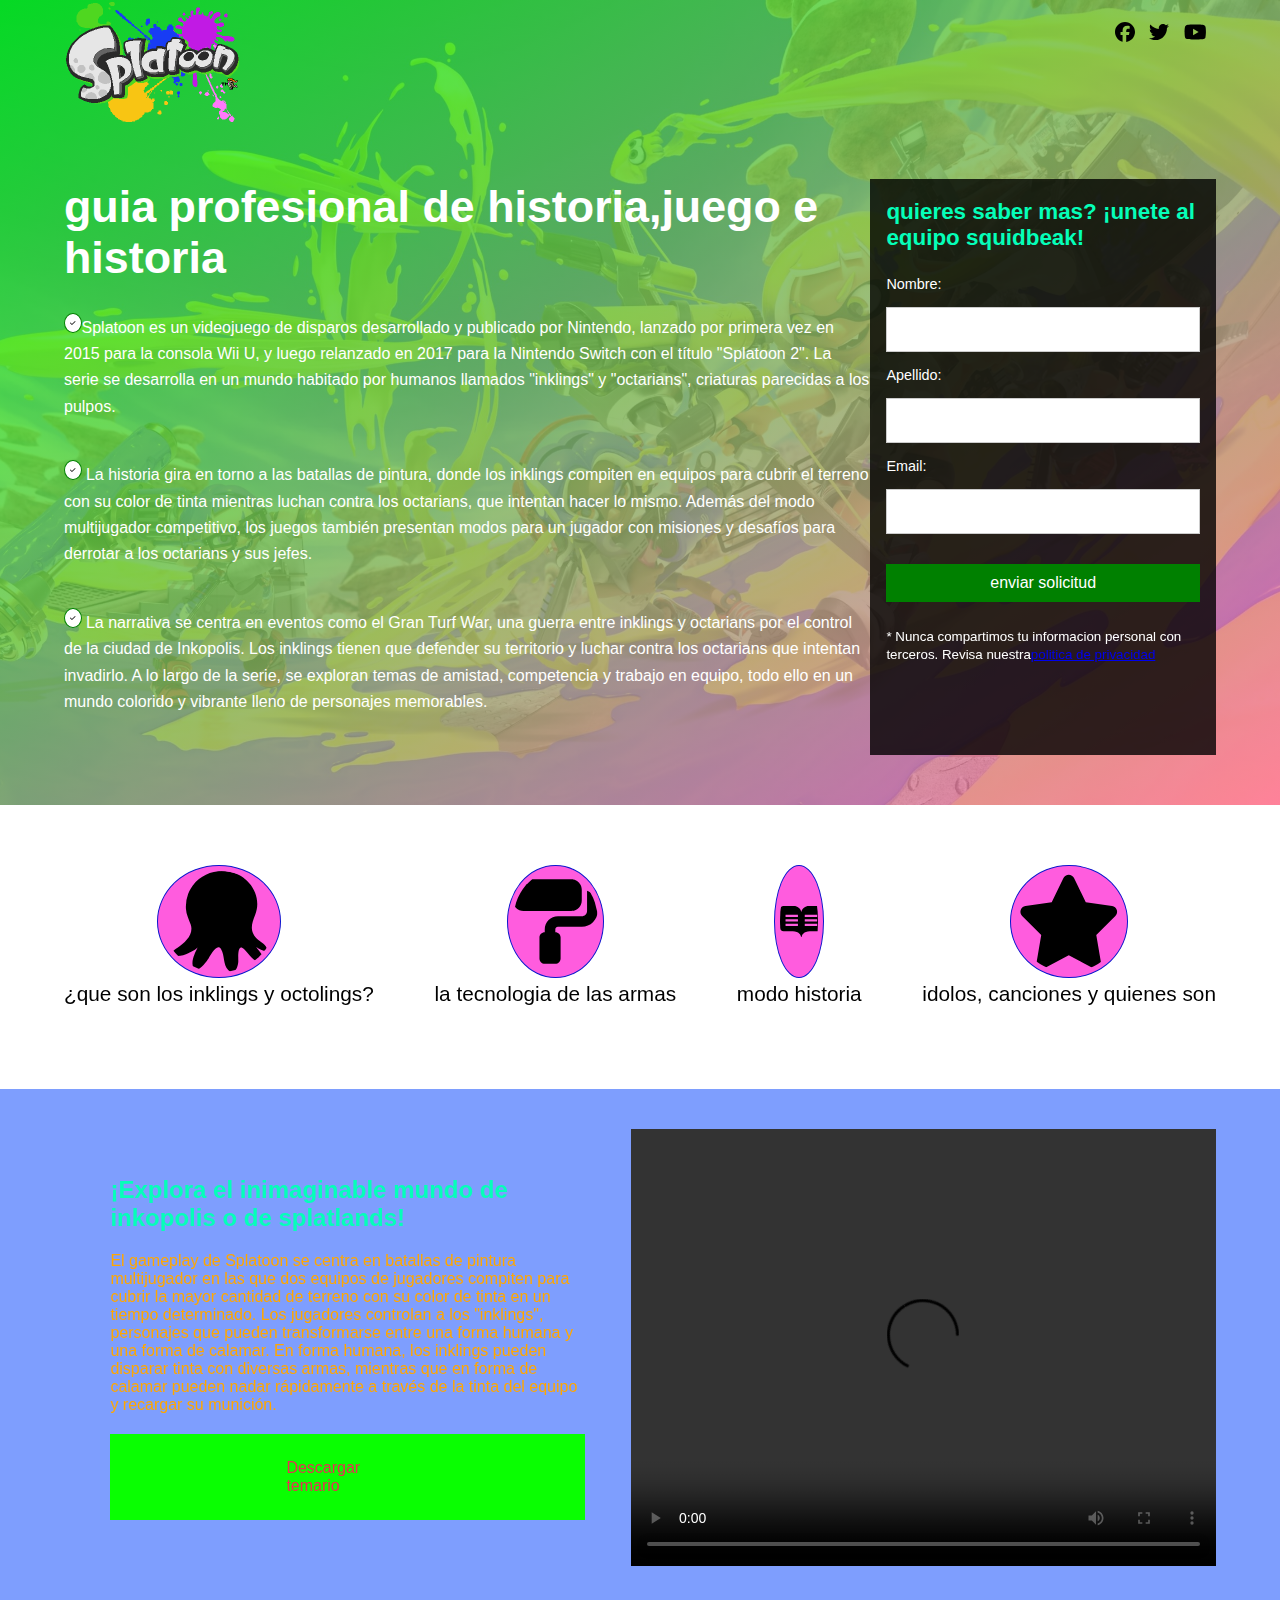
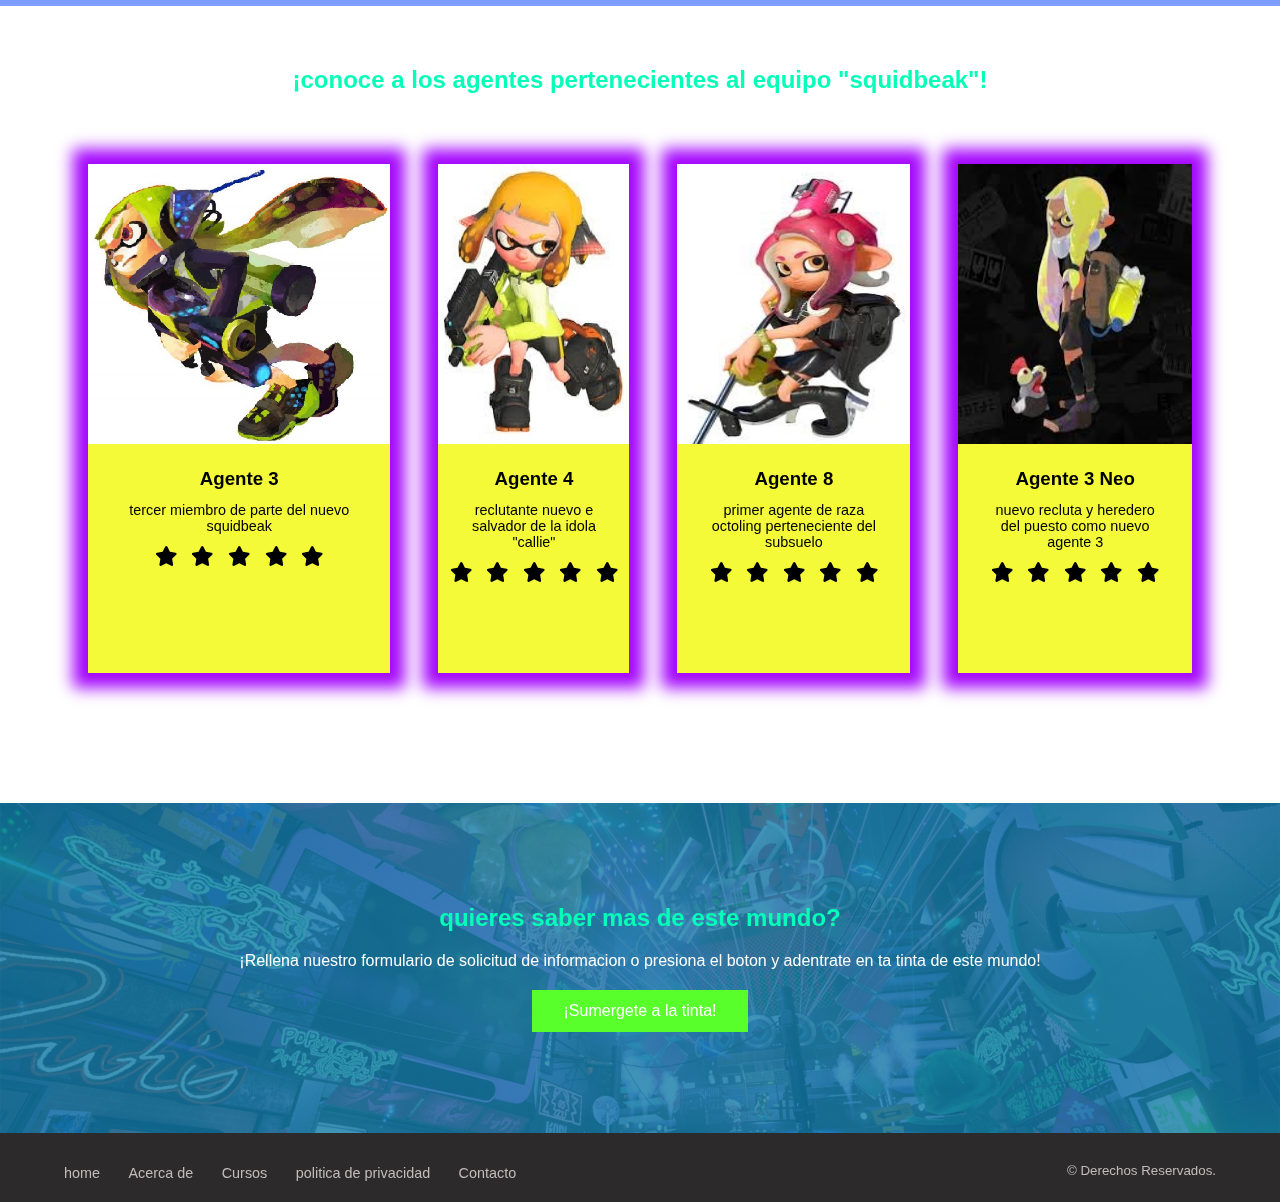
==== index.html @ c00e5bfd "Update and rename splatoon.html to index.html" ====
<!DOCTYPE html>
<html lang="es">
<head>
	<meta charset="utf-8">
	<meta name="viewport" content="width=device-width, initial-scale=1.0">
	<meta http-equiv="X-UA-Compatible" content="ie=edge">
	<title>Inkopolis News</title>
	<!-- estilos CSS -->
	<link rel="stylesheet" href="CSS/estilos.css">
	<!-- fuente -->
	<link href="https://fonts.googleapis.com/css?family=Open+Sans" rel="preconnect">
	<!-- Icon fonts -->
	<link rel="stylesheet" href="https://use.fontawesome.com/releases/v5.2.0/css/all.css"
	integrity="sha384-hWVjflwFxL6sNzntih27bfxkr27PmbbK/iSvJ+a4+0owXq79v+lsFkW54bOGbiDQ"
	crossorigin="anonymous">

</head>
<body>
	<video id="video-background" autoplay muted loop>
    			<source src="fondo2.mp4" type="video/mp4">
    		</video>
	<!-- Cabecera -->
	<header>
		<div class="container">
		<div id="logo">
			<a href="index.html"><img src="images/logotipo.png" alt="logotipo"></a>
		</div>
		<div id="infoContacto">
			<a href="https://www.facebook.com" target="_blank"><svg xmlns="http://www.w3.org/2000/svg" height="20" width="20" viewBox="0 0 512 512"><path d="M512 256C512 114.6 397.4 0 256 0S0 114.6 0 256C0 376 82.7 476.8 194.2 504.5V334.2H141.4V256h52.8V222.3c0-87.1 39.4-127.5 125-127.5c16.2 0 44.2 3.2 55.7 6.4V172c-6-.6-16.5-1-29.6-1c-42 0-58.2 15.9-58.2 57.2V256h83.6l-14.4 78.2H287V510.1C413.8 494.8 512 386.9 512 256h0z"/></svg></i></a>
			<a href="https://twitter.com" target="_blank"><svg xmlns="http://www.w3.org/2000/svg" height="20" width="20" viewBox="0 0 512 512"><path d="M459.4 151.7c.3 4.5 .3 9.1 .3 13.6 0 138.7-105.6 298.6-298.6 298.6-59.5 0-114.7-17.2-161.1-47.1 8.4 1 16.6 1.3 25.3 1.3 49.1 0 94.2-16.6 130.3-44.8-46.1-1-84.8-31.2-98.1-72.8 6.5 1 13 1.6 19.8 1.6 9.4 0 18.8-1.3 27.6-3.6-48.1-9.7-84.1-52-84.1-103v-1.3c14 7.8 30.2 12.7 47.4 13.3-28.3-18.8-46.8-51-46.8-87.4 0-19.5 5.2-37.4 14.3-53 51.7 63.7 129.3 105.3 216.4 109.8-1.6-7.8-2.6-15.9-2.6-24 0-57.8 46.8-104.9 104.9-104.9 30.2 0 57.5 12.7 76.7 33.1 23.7-4.5 46.5-13.3 66.6-25.3-7.8 24.4-24.4 44.8-46.1 57.8 21.1-2.3 41.6-8.1 60.4-16.2-14.3 20.8-32.2 39.3-52.6 54.3z"/></svg></a>
			<a href="https://www.youtube.com"><svg xmlns="http://www.w3.org/2000/svg" height="20" width="22.5" viewBox="0 0 576 512"><!--!Font Awesome Free 6.5.1 by @fontawesome - https://fontawesome.com License - https://fontawesome.com/license/free Copyright 2024 Fonticons, Inc.--><path d="M549.7 124.1c-6.3-23.7-24.8-42.3-48.3-48.6C458.8 64 288 64 288 64S117.2 64 74.6 75.5c-23.5 6.3-42 24.9-48.3 48.6-11.4 42.9-11.4 132.3-11.4 132.3s0 89.4 11.4 132.3c6.3 23.7 24.8 41.5 48.3 47.8C117.2 448 288 448 288 448s170.8 0 213.4-11.5c23.5-6.3 42-24.2 48.3-47.8 11.4-42.9 11.4-132.3 11.4-132.3s0-89.4-11.4-132.3zm-317.5 213.5V175.2l142.7 81.2-142.7 81.2z"/></svg></a>
		</div>
		</div>
	</header>

	<main>
		<article>
			<section>
				<div id="intro" class="container">
					<div id="descripcion">
						<h1>guia profesional de historia,juego e historia</h1>
						<p><svg xmlns="http://www.w3.org/2000/svg" height="20" width="17.5" viewBox="0 0 448 512"><path d="M438.6 105.4c12.5 12.5 12.5 32.8 0 45.3l-256 256c-12.5 12.5-32.8 12.5-45.3 0l-128-128c-12.5-12.5-12.5-32.8 0-45.3s32.8-12.5 45.3 0L160 338.7 393.4 105.4c12.5-12.5 32.8-12.5 45.3 0z"/></svg>Splatoon es un videojuego de disparos desarrollado y publicado por Nintendo, lanzado por primera vez en 2015 para la consola Wii U, y luego relanzado en 2017 para la Nintendo Switch con el título "Splatoon 2". La serie se desarrolla en un mundo habitado por humanos llamados "inklings" y "octarians", criaturas parecidas a los pulpos.</p>
						<p><svg xmlns="http://www.w3.org/2000/svg" height="20" width="17.5" viewBox="0 0 448 512"><path d="M438.6 105.4c12.5 12.5 12.5 32.8 0 45.3l-256 256c-12.5 12.5-32.8 12.5-45.3 0l-128-128c-12.5-12.5-12.5-32.8 0-45.3s32.8-12.5 45.3 0L160 338.7 393.4 105.4c12.5-12.5 32.8-12.5 45.3 0z"/></svg> La historia gira en torno a las batallas de pintura, donde los inklings compiten en equipos para cubrir el terreno con su color de tinta mientras luchan contra los octarians, que intentan hacer lo mismo. Además del modo multijugador competitivo, los juegos también presentan modos para un jugador con misiones y desafíos para derrotar a los octarians y sus jefes.</p>
						<p><svg xmlns="http://www.w3.org/2000/svg" height="20" width="17.5" viewBox="0 0 448 512"><path d="M438.6 105.4c12.5 12.5 12.5 32.8 0 45.3l-256 256c-12.5 12.5-32.8 12.5-45.3 0l-128-128c-12.5-12.5-12.5-32.8 0-45.3s32.8-12.5 45.3 0L160 338.7 393.4 105.4c12.5-12.5 32.8-12.5 45.3 0z"/></svg> La narrativa se centra en eventos como el Gran Turf War, una guerra entre inklings y octarians por el control de la ciudad de Inkopolis. Los inklings tienen que defender su territorio y luchar contra los octarians que intentan invadirlo. A lo largo de la serie, se exploran temas de amistad, competencia y trabajo en equipo, todo ello en un mundo colorido y vibrante lleno de personajes memorables.</p>
					</div>
					<div id="formulario">
						<h2>quieres saber mas? ¡unete al equipo squidbeak!</h2>

						<form action="datos.php" method="POST">
							<label for="suNombre">Nombre:</label>
							<input type="text" name="nombre" id="suNombre">
							
							<label for="suApellido">Apellido:</label>
							<input type="text" name="Apellido" id="suApellido">
							
							<label for="suEmail">Email:</label>
							<input type="text" name="Email" id="suEmail">

							<input type="submit" value="enviar solicitud">
						</form>
						<small>* Nunca compartimos tu informacion personal con terceros. Revisa nuestra<a href="#" target="_blank">politica de privacidad</a></small>
						</div>
				</div>
			</section>
			<section>
				<div id="seccionDos" class="container">
					<div class="col">
						<a href="CSS/layout.html"><svg xmlns="http://www.w3.org/2000/svg" height="20" width="20" viewBox="0 0 512 512"><path d="M455.6 349.2c-45.9-39.1-36.7-77.9-16.1-128.1C475.2 134 416 34.1 329.9 8.3 237-19.6 134.3 24.3 99.7 117.1a180.9 180.9 0 0 0 -11 73.5c1.7 29.5 14.7 53 24.1 80.3 17.2 50.2-28.1 92.7-66.7 117.6-46.8 30.2-36.3 39.9-8.4 41.9 23.4 1.7 44.5-4.5 65.3-15 9.2-4.6 40.7-18.9 45.1-28.6C135.9 413.4 111.1 459.5 126.6 488.9c19.1 36.2 67.1-31.8 76.7-45.8 8.6-12.6 43-81.3 63.6-46.9 18.9 31.4 8.6 76.4 35.7 104.6 32.9 34.2 51.2-18.3 51.4-44.2 .2-16.4-6.1-95.9 29.9-59.9C405.4 418 436.9 467.8 472.6 463.6c38.7-4.5-22.1-68-28.3-78.7 5.4 4.3 53.7 34.1 53.8 9.5C498.2 375.7 468 359.8 455.6 349.2z"/></svg></a>
						<h3>¿que son los inklings y octolings?</h3>
					</div>
					<div class="col">
						<a href="CSS/armas.html"><svg xmlns="http://www.w3.org/2000/svg" height="20" width="20" viewBox="0 0 512 512"><path d="M0 64C0 28.7 28.7 0 64 0H352c35.3 0 64 28.7 64 64v64c0 35.3-28.7 64-64 64H64c-35.3 0-64-28.7-64-64V64zM160 352c0-17.7 14.3-32 32-32V304c0-44.2 35.8-80 80-80H416c17.7 0 32-14.3 32-32V160 69.5c37.3 13.2 64 48.7 64 90.5v32c0 53-43 96-96 96H272c-8.8 0-16 7.2-16 16v16c17.7 0 32 14.3 32 32V480c0 17.7-14.3 32-32 32H192c-17.7 0-32-14.3-32-32V352z"/></svg></a>
						<h3>la tecnologia de las armas</h3>
					</div>
					<div class="col">
						 <a href="CSS/historia.html"><svg xmlns="http://www.w3.org/2000/svg" height="20" width="20" viewBox="0 0 512 512"><path d="M528.3 46.5H388.5c-48.1 0-89.9 33.3-100.4 80.3-10.6-47-52.3-80.3-100.4-80.3H48c-26.5 0-48 21.5-48 48v245.8c0 26.5 21.5 48 48 48h89.7c102.2 0 132.7 24.4 147.3 75 .7 2.8 5.2 2.8 6 0 14.7-50.6 45.2-75 147.3-75H528c26.5 0 48-21.5 48-48V94.6c0-26.4-21.3-47.9-47.7-48.1zM242 311.9c0 1.9-1.5 3.5-3.5 3.5H78.2c-1.9 0-3.5-1.5-3.5-3.5V289c0-1.9 1.5-3.5 3.5-3.5h160.4c1.9 0 3.5 1.5 3.5 3.5v22.9zm0-60.9c0 1.9-1.5 3.5-3.5 3.5H78.2c-1.9 0-3.5-1.5-3.5-3.5v-22.9c0-1.9 1.5-3.5 3.5-3.5h160.4c1.9 0 3.5 1.5 3.5 3.5V251zm0-60.9c0 1.9-1.5 3.5-3.5 3.5H78.2c-1.9 0-3.5-1.5-3.5-3.5v-22.9c0-1.9 1.5-3.5 3.5-3.5h160.4c1.9 0 3.5 1.5 3.5 3.5v22.9zm259.3 121.7c0 1.9-1.5 3.5-3.5 3.5H337.5c-1.9 0-3.5-1.5-3.5-3.5v-22.9c0-1.9 1.5-3.5 3.5-3.5h160.4c1.9 0 3.5 1.5 3.5 3.5v22.9zm0-60.9c0 1.9-1.5 3.5-3.5 3.5H337.5c-1.9 0-3.5-1.5-3.5-3.5V228c0-1.9 1.5-3.5 3.5-3.5h160.4c1.9 0 3.5 1.5 3.5 3.5v22.9zm0-60.9c0 1.9-1.5 3.5-3.5 3.5H337.5c-1.9 0-3.5-1.5-3.5-3.5v-22.8c0-1.9 1.5-3.5 3.5-3.5h160.4c1.9 0 3.5 1.5 3.5 3.5V190z"/></svg></a>
						<h3>modo historia</h3>
					</div>
					<div class="col">
						<a href="CSS/medios.html"><svg xmlns="http://www.w3.org/2000/svg" height="20" width="22.5" viewBox="0 0 576 512"><path d="M316.9 18C311.6 7 300.4 0 288.1 0s-23.4 7-28.8 18L195 150.3 51.4 171.5c-12 1.8-22 10.2-25.7 21.7s-.7 24.2 7.9 32.7L137.8 329 113.2 474.7c-2 12 3 24.2 12.9 31.3s23 8 33.8 2.3l128.3-68.5 128.3 68.5c10.8 5.7 23.9 4.9 33.8-2.3s14.9-19.3 12.9-31.3L438.5 329 542.7 225.9c8.6-8.5 11.7-21.2 7.9-32.7s-13.7-19.9-25.7-21.7L381.2 150.3 316.9 18z"/></svg></a>
						<h3>idolos, canciones y quienes son</h3>
					</div>
				</div>
			</section>
			<section>
				<div id="seccionTres" class="container">
					<div>
						<h2>¡Explora el inimaginable mundo de inkopolis o de splatlands!</h2>
						<p>El gameplay de Splatoon se centra en batallas de pintura multijugador en las que dos equipos de jugadores compiten para cubrir la mayor cantidad de terreno con su color de tinta en un tiempo determinado. Los jugadores controlan a los "inklings", personajes que pueden transformarse entre una forma humana y una forma de calamar. En forma humana, los inklings pueden disparar tinta con diversas armas, mientras que en forma de calamar pueden nadar rápidamente a través de la tinta del equipo y recargar su munición.</p>

						<a href="#">Descargar temario</a>

					</div>
					<video controls>
						<source src="Splatoon 3 – Temporada cálida de 2024 (Nintendo Switch).mp4" type="video/mp4">
						<source src="Splatoon 3 – Temporada cálida de 2024 (Nintendo Switch).ogg" type="video/ogg">
						<source src="Splatoon 3 – Temporada cálida de 2024 (Nintendo Switch).webm" type="video/webm">
						<p>su navegador no sopota este formato de video</p>
					</video>
				</div>
			</section>
			<section>
				<h2>¡conoce a los agentes pertenecientes al equipo "squidbeak"!</h2>

				<div id="seccionCuatro" class="container">
					<div class="card">
						<img src="images/agente_3.jpg" alt="imagen de una inkling">
						<h3>Agente 3</h3>
						<p>tercer miembro de parte del nuevo squidbeak</p>
						<svg xmlns="http://www.w3.org/2000/svg" height="20" width="22.5" viewBox="0 0 576 512"><path d="M316.9 18C311.6 7 300.4 0 288.1 0s-23.4 7-28.8 18L195 150.3 51.4 171.5c-12 1.8-22 10.2-25.7 21.7s-.7 24.2 7.9 32.7L137.8 329 113.2 474.7c-2 12 3 24.2 12.9 31.3s23 8 33.8 2.3l128.3-68.5 128.3 68.5c10.8 5.7 23.9 4.9 33.8-2.3s14.9-19.3 12.9-31.3L438.5 329 542.7 225.9c8.6-8.5 11.7-21.2 7.9-32.7s-13.7-19.9-25.7-21.7L381.2 150.3 316.9 18z"/></svg>
						<svg xmlns="http://www.w3.org/2000/svg" height="20" width="22.5" viewBox="0 0 576 512"><path d="M316.9 18C311.6 7 300.4 0 288.1 0s-23.4 7-28.8 18L195 150.3 51.4 171.5c-12 1.8-22 10.2-25.7 21.7s-.7 24.2 7.9 32.7L137.8 329 113.2 474.7c-2 12 3 24.2 12.9 31.3s23 8 33.8 2.3l128.3-68.5 128.3 68.5c10.8 5.7 23.9 4.9 33.8-2.3s14.9-19.3 12.9-31.3L438.5 329 542.7 225.9c8.6-8.5 11.7-21.2 7.9-32.7s-13.7-19.9-25.7-21.7L381.2 150.3 316.9 18z"/></svg>
						<svg xmlns="http://www.w3.org/2000/svg" height="20" width="22.5" viewBox="0 0 576 512"><path d="M316.9 18C311.6 7 300.4 0 288.1 0s-23.4 7-28.8 18L195 150.3 51.4 171.5c-12 1.8-22 10.2-25.7 21.7s-.7 24.2 7.9 32.7L137.8 329 113.2 474.7c-2 12 3 24.2 12.9 31.3s23 8 33.8 2.3l128.3-68.5 128.3 68.5c10.8 5.7 23.9 4.9 33.8-2.3s14.9-19.3 12.9-31.3L438.5 329 542.7 225.9c8.6-8.5 11.7-21.2 7.9-32.7s-13.7-19.9-25.7-21.7L381.2 150.3 316.9 18z"/></svg>
						<svg xmlns="http://www.w3.org/2000/svg" height="20" width="22.5" viewBox="0 0 576 512"><path d="M316.9 18C311.6 7 300.4 0 288.1 0s-23.4 7-28.8 18L195 150.3 51.4 171.5c-12 1.8-22 10.2-25.7 21.7s-.7 24.2 7.9 32.7L137.8 329 113.2 474.7c-2 12 3 24.2 12.9 31.3s23 8 33.8 2.3l128.3-68.5 128.3 68.5c10.8 5.7 23.9 4.9 33.8-2.3s14.9-19.3 12.9-31.3L438.5 329 542.7 225.9c8.6-8.5 11.7-21.2 7.9-32.7s-13.7-19.9-25.7-21.7L381.2 150.3 316.9 18z"/></svg>
						<svg xmlns="http://www.w3.org/2000/svg" height="20" width="22.5" viewBox="0 0 576 512"><path d="M316.9 18C311.6 7 300.4 0 288.1 0s-23.4 7-28.8 18L195 150.3 51.4 171.5c-12 1.8-22 10.2-25.7 21.7s-.7 24.2 7.9 32.7L137.8 329 113.2 474.7c-2 12 3 24.2 12.9 31.3s23 8 33.8 2.3l128.3-68.5 128.3 68.5c10.8 5.7 23.9 4.9 33.8-2.3s14.9-19.3 12.9-31.3L438.5 329 542.7 225.9c8.6-8.5 11.7-21.2 7.9-32.7s-13.7-19.9-25.7-21.7L381.2 150.3 316.9 18z"/></svg>
					</div>
					<div class="card">
						<img src="images/agente_4.jpg" alt="imagen de una inkling">
						<h3>Agente 4</h3>
						<p>reclutante nuevo e salvador de la idola "callie"</p>
						<svg xmlns="http://www.w3.org/2000/svg" height="20" width="22.5" viewBox="0 0 576 512"><path d="M316.9 18C311.6 7 300.4 0 288.1 0s-23.4 7-28.8 18L195 150.3 51.4 171.5c-12 1.8-22 10.2-25.7 21.7s-.7 24.2 7.9 32.7L137.8 329 113.2 474.7c-2 12 3 24.2 12.9 31.3s23 8 33.8 2.3l128.3-68.5 128.3 68.5c10.8 5.7 23.9 4.9 33.8-2.3s14.9-19.3 12.9-31.3L438.5 329 542.7 225.9c8.6-8.5 11.7-21.2 7.9-32.7s-13.7-19.9-25.7-21.7L381.2 150.3 316.9 18z"/></svg>
						<svg xmlns="http://www.w3.org/2000/svg" height="20" width="22.5" viewBox="0 0 576 512"><path d="M316.9 18C311.6 7 300.4 0 288.1 0s-23.4 7-28.8 18L195 150.3 51.4 171.5c-12 1.8-22 10.2-25.7 21.7s-.7 24.2 7.9 32.7L137.8 329 113.2 474.7c-2 12 3 24.2 12.9 31.3s23 8 33.8 2.3l128.3-68.5 128.3 68.5c10.8 5.7 23.9 4.9 33.8-2.3s14.9-19.3 12.9-31.3L438.5 329 542.7 225.9c8.6-8.5 11.7-21.2 7.9-32.7s-13.7-19.9-25.7-21.7L381.2 150.3 316.9 18z"/></svg>
						<svg xmlns="http://www.w3.org/2000/svg" height="20" width="22.5" viewBox="0 0 576 512"><path d="M316.9 18C311.6 7 300.4 0 288.1 0s-23.4 7-28.8 18L195 150.3 51.4 171.5c-12 1.8-22 10.2-25.7 21.7s-.7 24.2 7.9 32.7L137.8 329 113.2 474.7c-2 12 3 24.2 12.9 31.3s23 8 33.8 2.3l128.3-68.5 128.3 68.5c10.8 5.7 23.9 4.9 33.8-2.3s14.9-19.3 12.9-31.3L438.5 329 542.7 225.9c8.6-8.5 11.7-21.2 7.9-32.7s-13.7-19.9-25.7-21.7L381.2 150.3 316.9 18z"/></svg>
						<svg xmlns="http://www.w3.org/2000/svg" height="20" width="22.5" viewBox="0 0 576 512"><path d="M316.9 18C311.6 7 300.4 0 288.1 0s-23.4 7-28.8 18L195 150.3 51.4 171.5c-12 1.8-22 10.2-25.7 21.7s-.7 24.2 7.9 32.7L137.8 329 113.2 474.7c-2 12 3 24.2 12.9 31.3s23 8 33.8 2.3l128.3-68.5 128.3 68.5c10.8 5.7 23.9 4.9 33.8-2.3s14.9-19.3 12.9-31.3L438.5 329 542.7 225.9c8.6-8.5 11.7-21.2 7.9-32.7s-13.7-19.9-25.7-21.7L381.2 150.3 316.9 18z"/></svg>
						<svg xmlns="http://www.w3.org/2000/svg" height="20" width="22.5" viewBox="0 0 576 512"><path d="M316.9 18C311.6 7 300.4 0 288.1 0s-23.4 7-28.8 18L195 150.3 51.4 171.5c-12 1.8-22 10.2-25.7 21.7s-.7 24.2 7.9 32.7L137.8 329 113.2 474.7c-2 12 3 24.2 12.9 31.3s23 8 33.8 2.3l128.3-68.5 128.3 68.5c10.8 5.7 23.9 4.9 33.8-2.3s14.9-19.3 12.9-31.3L438.5 329 542.7 225.9c8.6-8.5 11.7-21.2 7.9-32.7s-13.7-19.9-25.7-21.7L381.2 150.3 316.9 18z"/></svg>
					</div>
					<div class="card">
						<img src="images/agente_8.jpg" alt="imagen de una octoling">
						<h3>Agente 8</h3>
						<p>primer agente de raza octoling perteneciente del subsuelo</p>
						<svg xmlns="http://www.w3.org/2000/svg" height="20" width="22.5" viewBox="0 0 576 512"><path d="M316.9 18C311.6 7 300.4 0 288.1 0s-23.4 7-28.8 18L195 150.3 51.4 171.5c-12 1.8-22 10.2-25.7 21.7s-.7 24.2 7.9 32.7L137.8 329 113.2 474.7c-2 12 3 24.2 12.9 31.3s23 8 33.8 2.3l128.3-68.5 128.3 68.5c10.8 5.7 23.9 4.9 33.8-2.3s14.9-19.3 12.9-31.3L438.5 329 542.7 225.9c8.6-8.5 11.7-21.2 7.9-32.7s-13.7-19.9-25.7-21.7L381.2 150.3 316.9 18z"/></svg>
						<svg xmlns="http://www.w3.org/2000/svg" height="20" width="22.5" viewBox="0 0 576 512"><path d="M316.9 18C311.6 7 300.4 0 288.1 0s-23.4 7-28.8 18L195 150.3 51.4 171.5c-12 1.8-22 10.2-25.7 21.7s-.7 24.2 7.9 32.7L137.8 329 113.2 474.7c-2 12 3 24.2 12.9 31.3s23 8 33.8 2.3l128.3-68.5 128.3 68.5c10.8 5.7 23.9 4.9 33.8-2.3s14.9-19.3 12.9-31.3L438.5 329 542.7 225.9c8.6-8.5 11.7-21.2 7.9-32.7s-13.7-19.9-25.7-21.7L381.2 150.3 316.9 18z"/></svg>
						<svg xmlns="http://www.w3.org/2000/svg" height="20" width="22.5" viewBox="0 0 576 512"><path d="M316.9 18C311.6 7 300.4 0 288.1 0s-23.4 7-28.8 18L195 150.3 51.4 171.5c-12 1.8-22 10.2-25.7 21.7s-.7 24.2 7.9 32.7L137.8 329 113.2 474.7c-2 12 3 24.2 12.9 31.3s23 8 33.8 2.3l128.3-68.5 128.3 68.5c10.8 5.7 23.9 4.9 33.8-2.3s14.9-19.3 12.9-31.3L438.5 329 542.7 225.9c8.6-8.5 11.7-21.2 7.9-32.7s-13.7-19.9-25.7-21.7L381.2 150.3 316.9 18z"/></svg>
						<svg xmlns="http://www.w3.org/2000/svg" height="20" width="22.5" viewBox="0 0 576 512"><path d="M316.9 18C311.6 7 300.4 0 288.1 0s-23.4 7-28.8 18L195 150.3 51.4 171.5c-12 1.8-22 10.2-25.7 21.7s-.7 24.2 7.9 32.7L137.8 329 113.2 474.7c-2 12 3 24.2 12.9 31.3s23 8 33.8 2.3l128.3-68.5 128.3 68.5c10.8 5.7 23.9 4.9 33.8-2.3s14.9-19.3 12.9-31.3L438.5 329 542.7 225.9c8.6-8.5 11.7-21.2 7.9-32.7s-13.7-19.9-25.7-21.7L381.2 150.3 316.9 18z"/></svg>
						<svg xmlns="http://www.w3.org/2000/svg" height="20" width="22.5" viewBox="0 0 576 512"><path d="M316.9 18C311.6 7 300.4 0 288.1 0s-23.4 7-28.8 18L195 150.3 51.4 171.5c-12 1.8-22 10.2-25.7 21.7s-.7 24.2 7.9 32.7L137.8 329 113.2 474.7c-2 12 3 24.2 12.9 31.3s23 8 33.8 2.3l128.3-68.5 128.3 68.5c10.8 5.7 23.9 4.9 33.8-2.3s14.9-19.3 12.9-31.3L438.5 329 542.7 225.9c8.6-8.5 11.7-21.2 7.9-32.7s-13.7-19.9-25.7-21.7L381.2 150.3 316.9 18z"/></svg>
					</div>
					<div class="card">
						<img src="images/agente_3_neo.jpg" alt="imagen de una inkling">
						<h3>Agente 3 Neo</h3>
						<p>nuevo recluta y heredero del puesto como nuevo agente 3</p>
						<svg xmlns="http://www.w3.org/2000/svg" height="20" width="22.5" viewBox="0 0 576 512"><path d="M316.9 18C311.6 7 300.4 0 288.1 0s-23.4 7-28.8 18L195 150.3 51.4 171.5c-12 1.8-22 10.2-25.7 21.7s-.7 24.2 7.9 32.7L137.8 329 113.2 474.7c-2 12 3 24.2 12.9 31.3s23 8 33.8 2.3l128.3-68.5 128.3 68.5c10.8 5.7 23.9 4.9 33.8-2.3s14.9-19.3 12.9-31.3L438.5 329 542.7 225.9c8.6-8.5 11.7-21.2 7.9-32.7s-13.7-19.9-25.7-21.7L381.2 150.3 316.9 18z"/></svg>
						<svg xmlns="http://www.w3.org/2000/svg" height="20" width="22.5" viewBox="0 0 576 512"><path d="M316.9 18C311.6 7 300.4 0 288.1 0s-23.4 7-28.8 18L195 150.3 51.4 171.5c-12 1.8-22 10.2-25.7 21.7s-.7 24.2 7.9 32.7L137.8 329 113.2 474.7c-2 12 3 24.2 12.9 31.3s23 8 33.8 2.3l128.3-68.5 128.3 68.5c10.8 5.7 23.9 4.9 33.8-2.3s14.9-19.3 12.9-31.3L438.5 329 542.7 225.9c8.6-8.5 11.7-21.2 7.9-32.7s-13.7-19.9-25.7-21.7L381.2 150.3 316.9 18z"/></svg>
						<svg xmlns="http://www.w3.org/2000/svg" height="20" width="22.5" viewBox="0 0 576 512"><path d="M316.9 18C311.6 7 300.4 0 288.1 0s-23.4 7-28.8 18L195 150.3 51.4 171.5c-12 1.8-22 10.2-25.7 21.7s-.7 24.2 7.9 32.7L137.8 329 113.2 474.7c-2 12 3 24.2 12.9 31.3s23 8 33.8 2.3l128.3-68.5 128.3 68.5c10.8 5.7 23.9 4.9 33.8-2.3s14.9-19.3 12.9-31.3L438.5 329 542.7 225.9c8.6-8.5 11.7-21.2 7.9-32.7s-13.7-19.9-25.7-21.7L381.2 150.3 316.9 18z"/></svg>
						<svg xmlns="http://www.w3.org/2000/svg" height="20" width="22.5" viewBox="0 0 576 512"><path d="M316.9 18C311.6 7 300.4 0 288.1 0s-23.4 7-28.8 18L195 150.3 51.4 171.5c-12 1.8-22 10.2-25.7 21.7s-.7 24.2 7.9 32.7L137.8 329 113.2 474.7c-2 12 3 24.2 12.9 31.3s23 8 33.8 2.3l128.3-68.5 128.3 68.5c10.8 5.7 23.9 4.9 33.8-2.3s14.9-19.3 12.9-31.3L438.5 329 542.7 225.9c8.6-8.5 11.7-21.2 7.9-32.7s-13.7-19.9-25.7-21.7L381.2 150.3 316.9 18z"/></svg>
						<svg xmlns="http://www.w3.org/2000/svg" height="20" width="22.5" viewBox="0 0 576 512"><path d="M316.9 18C311.6 7 300.4 0 288.1 0s-23.4 7-28.8 18L195 150.3 51.4 171.5c-12 1.8-22 10.2-25.7 21.7s-.7 24.2 7.9 32.7L137.8 329 113.2 474.7c-2 12 3 24.2 12.9 31.3s23 8 33.8 2.3l128.3-68.5 128.3 68.5c10.8 5.7 23.9 4.9 33.8-2.3s14.9-19.3 12.9-31.3L438.5 329 542.7 225.9c8.6-8.5 11.7-21.2 7.9-32.7s-13.7-19.9-25.7-21.7L381.2 150.3 316.9 18z"/></svg>
					</div>

				</div>
			</section>
			<section>
				<div id="seccionCinco" class="container">
					<h2>quieres saber mas de este mundo?</h2>
					<p>¡Rellena nuestro formulario de solicitud de informacion o presiona el boton y adentrate en ta tinta de este mundo!</p>
					<a href="https://splatoon.nintendo.com/es">¡Sumergete a la tinta!</a> 
				</div>
			</section>
		</article>
	</main>
	<footer>
		<div id="piedePagina" class="container">
			<ul class="nav">
				<li><a href="#">home</a></li>
				<li><a href="#">Acerca de</a></li>
				<li><a href="#">Cursos</a></li>
				<li><a href="#">politica de privacidad</a></li>
				<li><a href="#">Contacto</a></li>
			</ul>

			<div class="copyright">
				<small>&copy Derechos Reservados.</small>
			</div>

		</div>
	</footer>
</body>
</html>
---- CSS/estilos.css ----
/*Estilos generales*/
html, body {
	height: 100%;
}
/*modificar el modelo de caja css*/
html {
	box-sizing: border-box;
}
*, *::before, *::after {
	box-sizing: inherit;
}
/*resetear margenes y padding*/
* {
	margin: 0;
	padding: 0;
}
body {
	font-family: 'Open sans', sans-serif;
}
.container {
	width: 90%;
	max-width: 1366px;
	margin: 0 auto;
}
/*Estilos de los contenidos*/
header {
	background-color: blue;
}
#logo {
	float: left;
}
img {
	height: 30%;
	width: 50%;
}
#infoContacto {
	float: right;
	margin-top: 22px;
}
#infoContacto svg {
	color: #fff;
	margin-right: 10px;
}
/*seccion 1*/
article > section:nth-child(1) {
	background-image: linear-gradient(to right bottom, rgba(0, 255, 0, 0.83), rgba(255, 105, 180, 0.83)), url(../images/fondo_superior.jpg);
	background-repeat: no-repeat;
	background-size: cover;
	background-position: center right;
}
#intro {
	display: flex;
	padding: 50px 0;
	flex-flow: row wrap;
	height: 100%;
	min-height: 600px;
}
h1 {
	font-size: 2.8rem;
	font-family: arial, tahoma, verdana, sans-serif;
	margin-bottom: 30px;
}
#descripcion {
	flex-basis: 60%;
	padding: 0.1em 0 0;
	flex-grow: 2;
	color: #fff;
}
#descripcion p {
	margin-bottom: 40px;
	line-height: 1.65;
}
#formulario {
	flex-basis: 30%;
	background-color: rgba(0, 0, 0, 0.8);
	padding: 20px 1em;
	color: #fff;
}
#formulario h2 {
	font-size: 1.4rem;
	margin-bottom: 25px;
}
label {
	display: block;
	margin: 10px 0;
	font-size: 0.90rem;
}
input[type="text"], input[type="email"] {
	display: inline-block;
	width: 100%;
	height: 45px;
	padding: 0 1em;
	margin: 5px 0;
	border: 1px solid #ccc;
}
input[type="submit"] {
	display: inline-block;
	border: none;
	background-color: #008000;
	color: #fff;
	width: 100%;
	padding: 10px 1em;
	margin: 25px auto;
	font-size: 1rem;
}
#descripcion svg {
	font-size: 0.9rem;
	border: 1px solid;
	border-radius: 50%;
	padding: 5px;
	background-color: #fff;
	color: #008000;
}
/*seccion 2*/
article > section:nth-child(2) {
	padding: 60px 0;
}

#video-background {
        position: fixed;
        right: 0;
        bottom: 0;
        min-width: 100%;
        min-height: 100%;
        width: auto;
        height: auto;
        z-index: -100;
    }

#video-content {
        position: relative;
        z-index: 1;
        color: #fff;
        text-align: center;
        padding: 20px;
    }


#seccionDos {
	display: flex;
	flex-flow: row wrap;
	justify-content: space-between;
	text-align: center;
}

#seccionDos svg {
	width: 40%;
	height: 69%;
	font-size: 0.9rem;
	border: 1px solid;
	border-radius: 50%;
	padding: 5px;
	background-color: #ff00cba3;
	color: #0b17ce;
}

.col h3 {
	font-size: 1.3rem;
	font-weight: 500;
	margin-bottom: 12px;
}

/*seccion 3*/

article > section:nth-child(3) {
	background-color: #0241fd82;
	padding: 40px 0;
	color: #ffa700;
}
#seccionTres div {
	flex-basis: 60%;
	padding: 2.9em;
}
#seccionTres {
	display: flex;
	overflow: hidden;
}
h2 {
	margin-bottom: 20px;
}
#seccionTres a {
	display: inline-block;
	background-color: #09ff01;
	color: #e83050;
	padding: 25px 11em;
	text-decoration: none;
	margin: 20px 0 auto;
}
video {
	width: 64%;
}

/*seccion 4*/

article > section:nth-child(4) {
	padding: 60px 0;
	text-align: center;
}

h2 {
	margin-bottom: 20px;
	color: #05ffb9;
}

#seccionCuatro {
	display: flex;
	justify-content: space-between;
	margin: 50px auto;
}

.card {
	margin: 20px 1.5em;
	box-shadow: 0px 0px 15px 15px #a507fd;
	background-color: #f1f900c7;
}

.card img {
	width: 100%;
	margin-bottom: 20px;
	height: 55%;
}

.card p {
	font-size: 0.9rem;
	padding: 12px 2em;
}

.card svg {
	font-size: 1.5rem;
	color: #107ba7;
	margin: 0 0.2em;
}

/*seccion 5*/

article > section:nth-child(5) {
	background-image: linear-gradient(to left top, rgba(16, 123, 167, 0.8), rgba(16, 123, 167, 0.8)), url(../images/sec3.jpg);
	background-repeat: no-repeat;
	background-size: cover;
	background-position: center right;
}

#seccionCinco {
	display: flex;
	flex-flow: column wrap;
	height: 100%;
	min-height: 330px;
	justify-content: center;
	align-items: center;
	color: #fff;
}

#seccionCinco h2 {
	margin-bottom: 0;
}

#seccionCinco p {
	padding: 20px 0;
}

#seccionCinco a {
	display: block;
	background-color: #59ff2a;
	color: #fff;
	text-decoration: none;
	padding: 12px 2em;
	transition: background-color 0.3s;
}

#seccionCinco a:hover {
	background-color: #ff2a2a;
	transition: all 1s;
}

/*pie de pagina*/

footer {
	background-color: #2c2a2a;
	padding: 20px 0;
}

#piedePagina {
	overflow: hidden;
}

.nav {
	float: left;
}

.nav li {
	display: inline-block;
	font-size: 0.9rem;
	padding: 12px 0 0;
}

.nav li a {
	color: #c0bcbc;
	text-decoration: none;
	padding-right: 1.5rem;
}

.nav li a:hover {
	text-decoration: underline;
}

.copyright {
	float: right;
	color: #c0bcbc;
	padding-top: 8px;
}
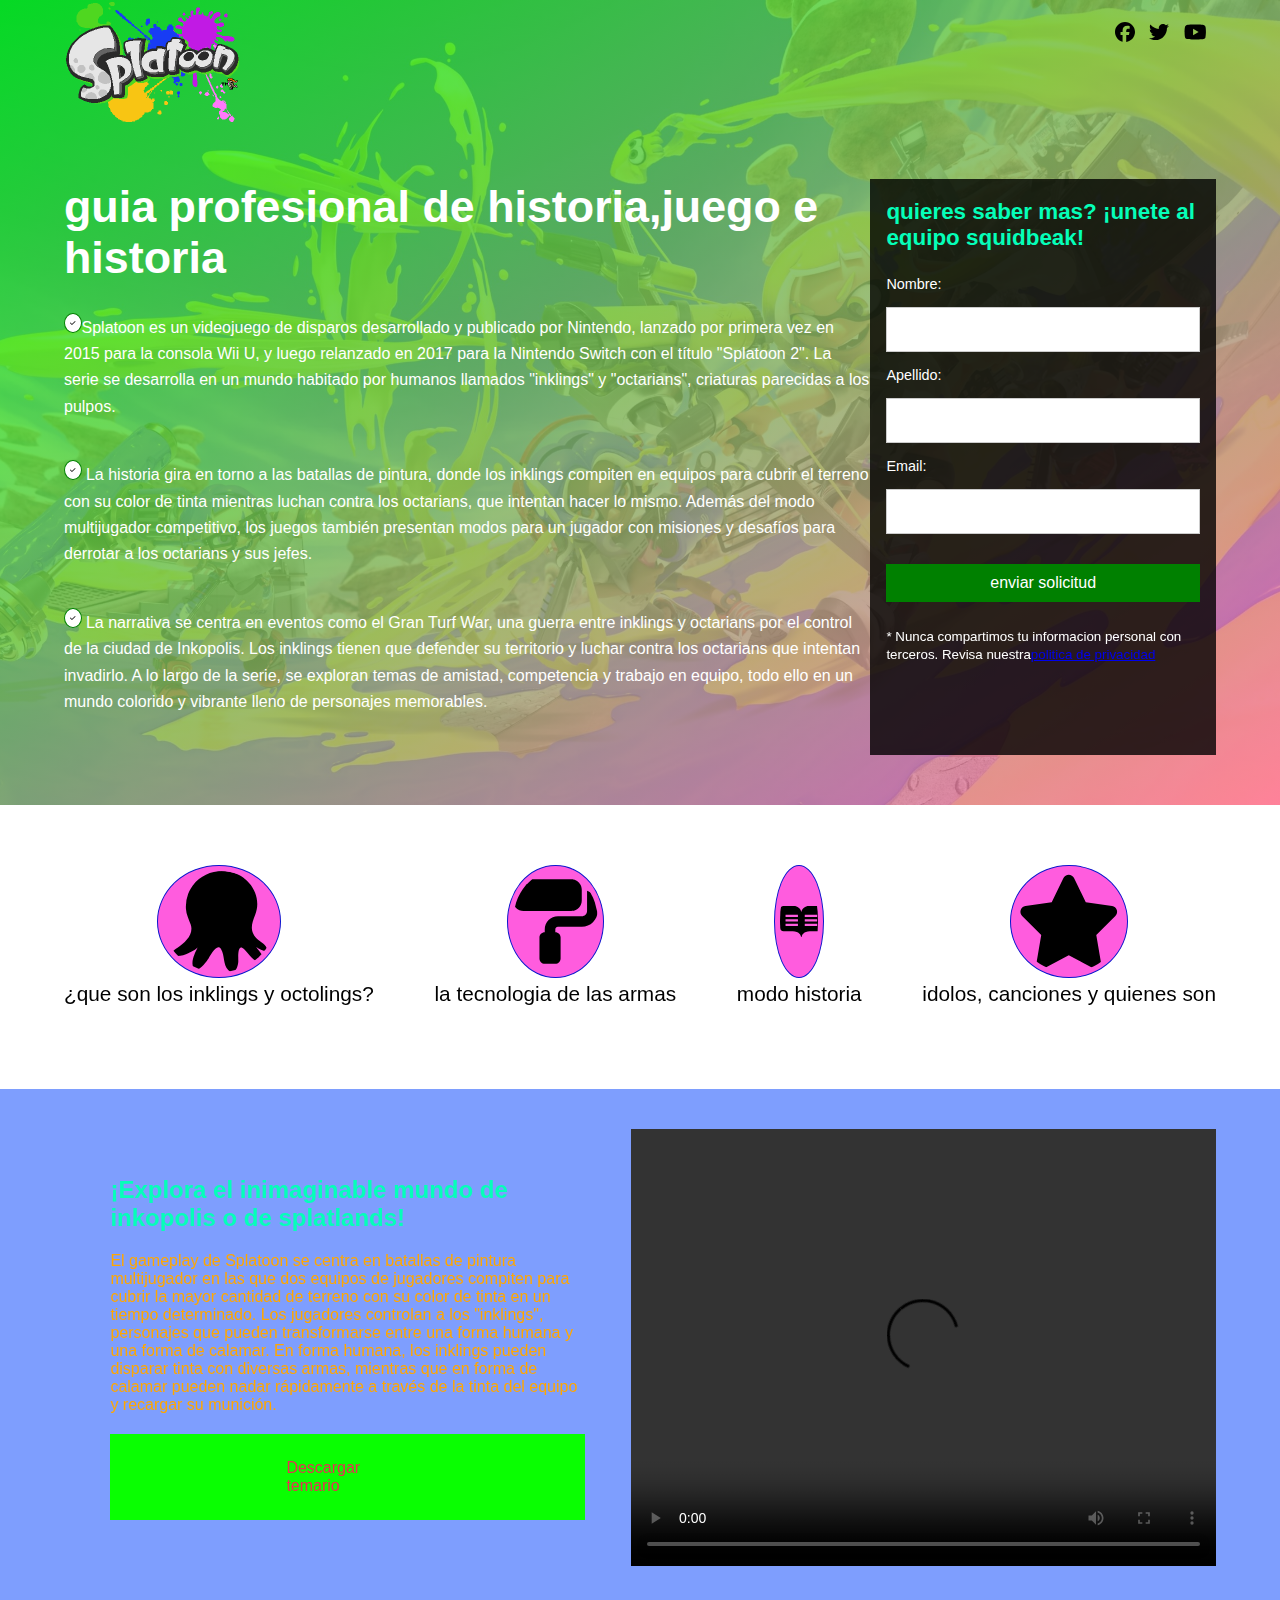
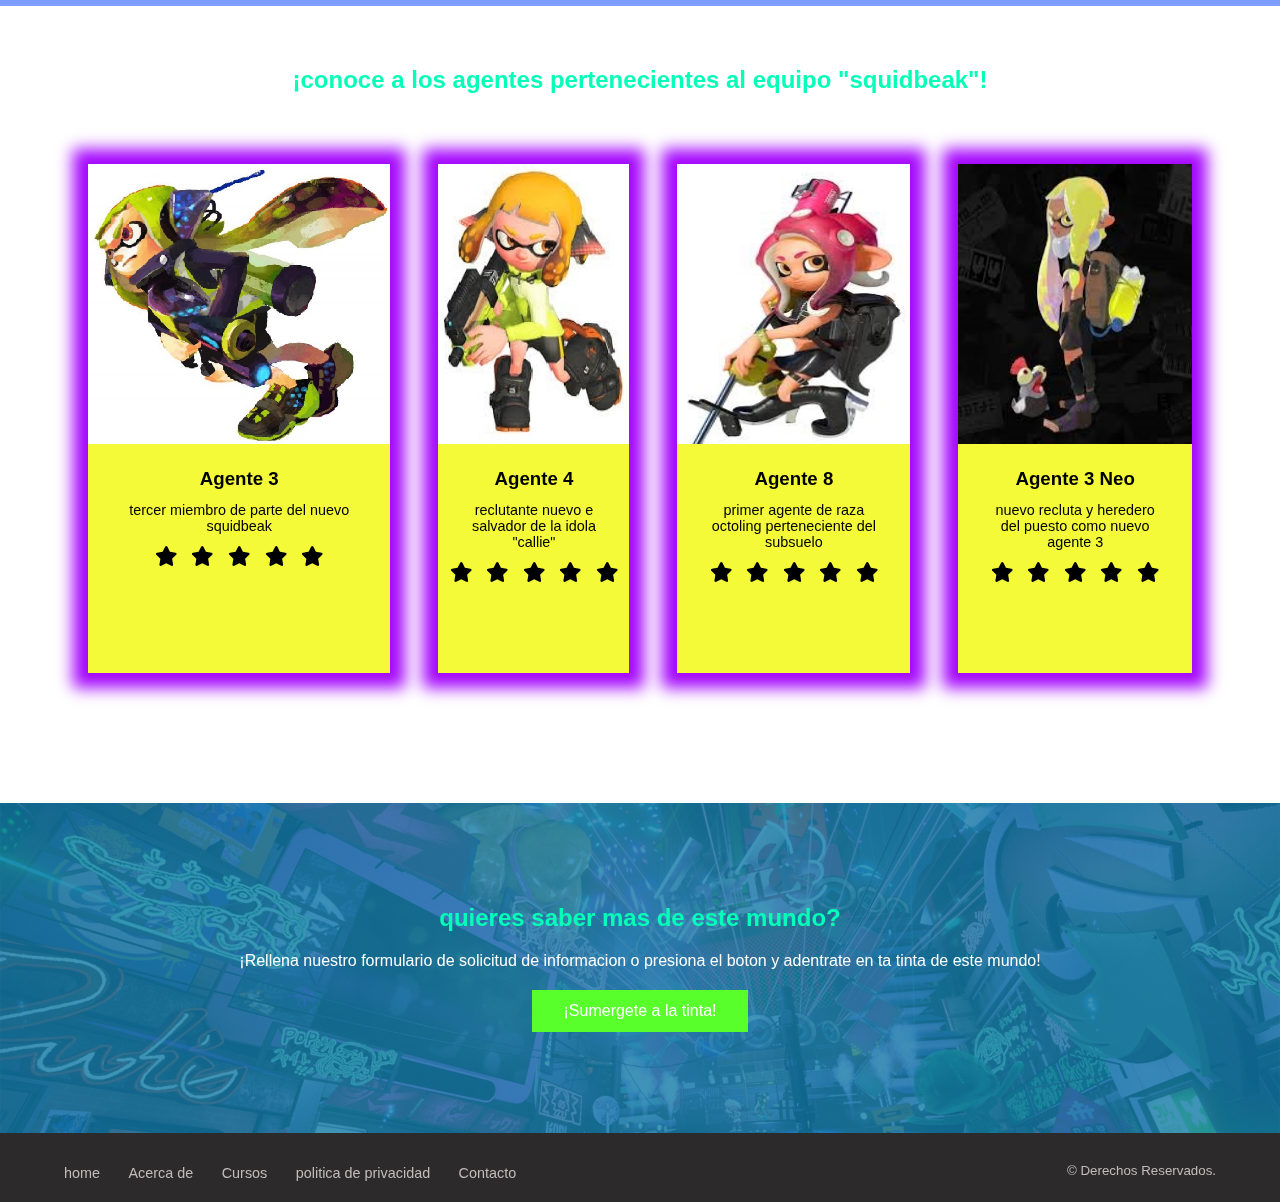
==== commit 859728c5: "Update index.html" ====
(no text change in the page or its own stylesheets)
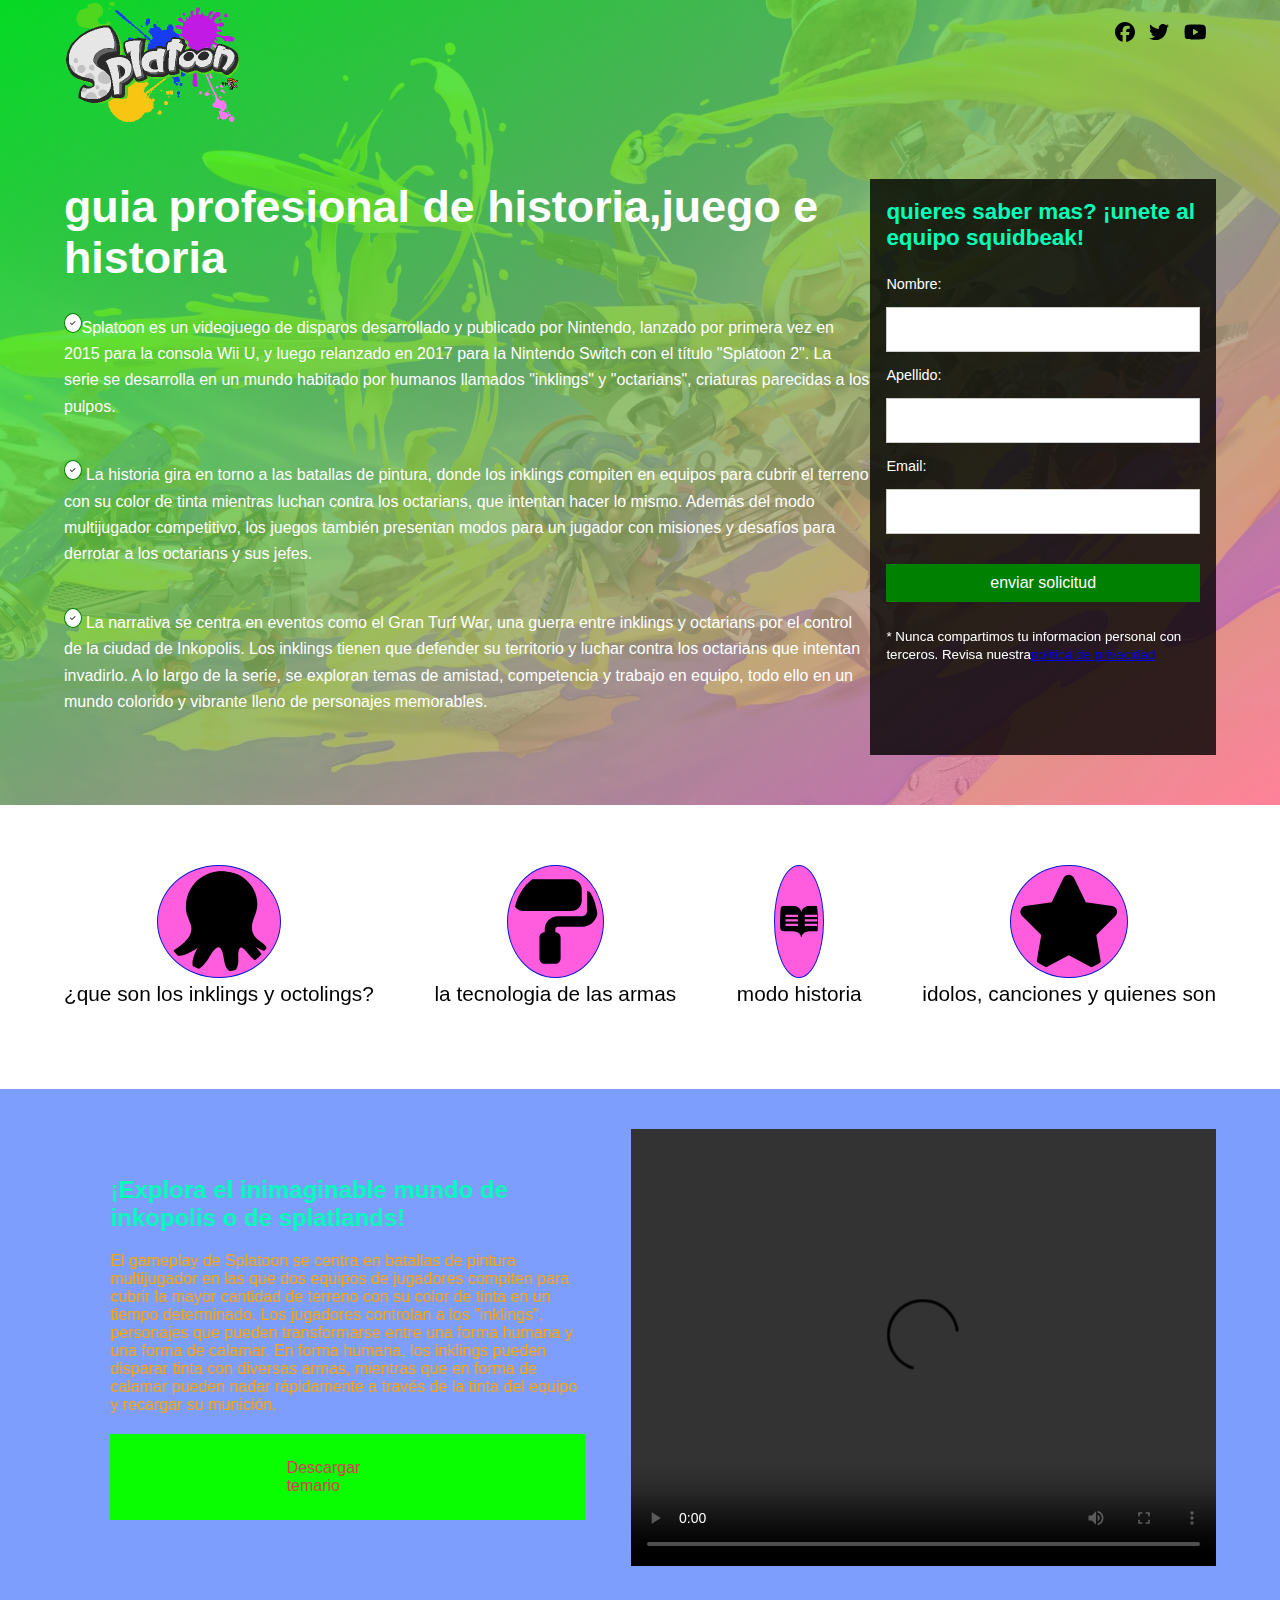
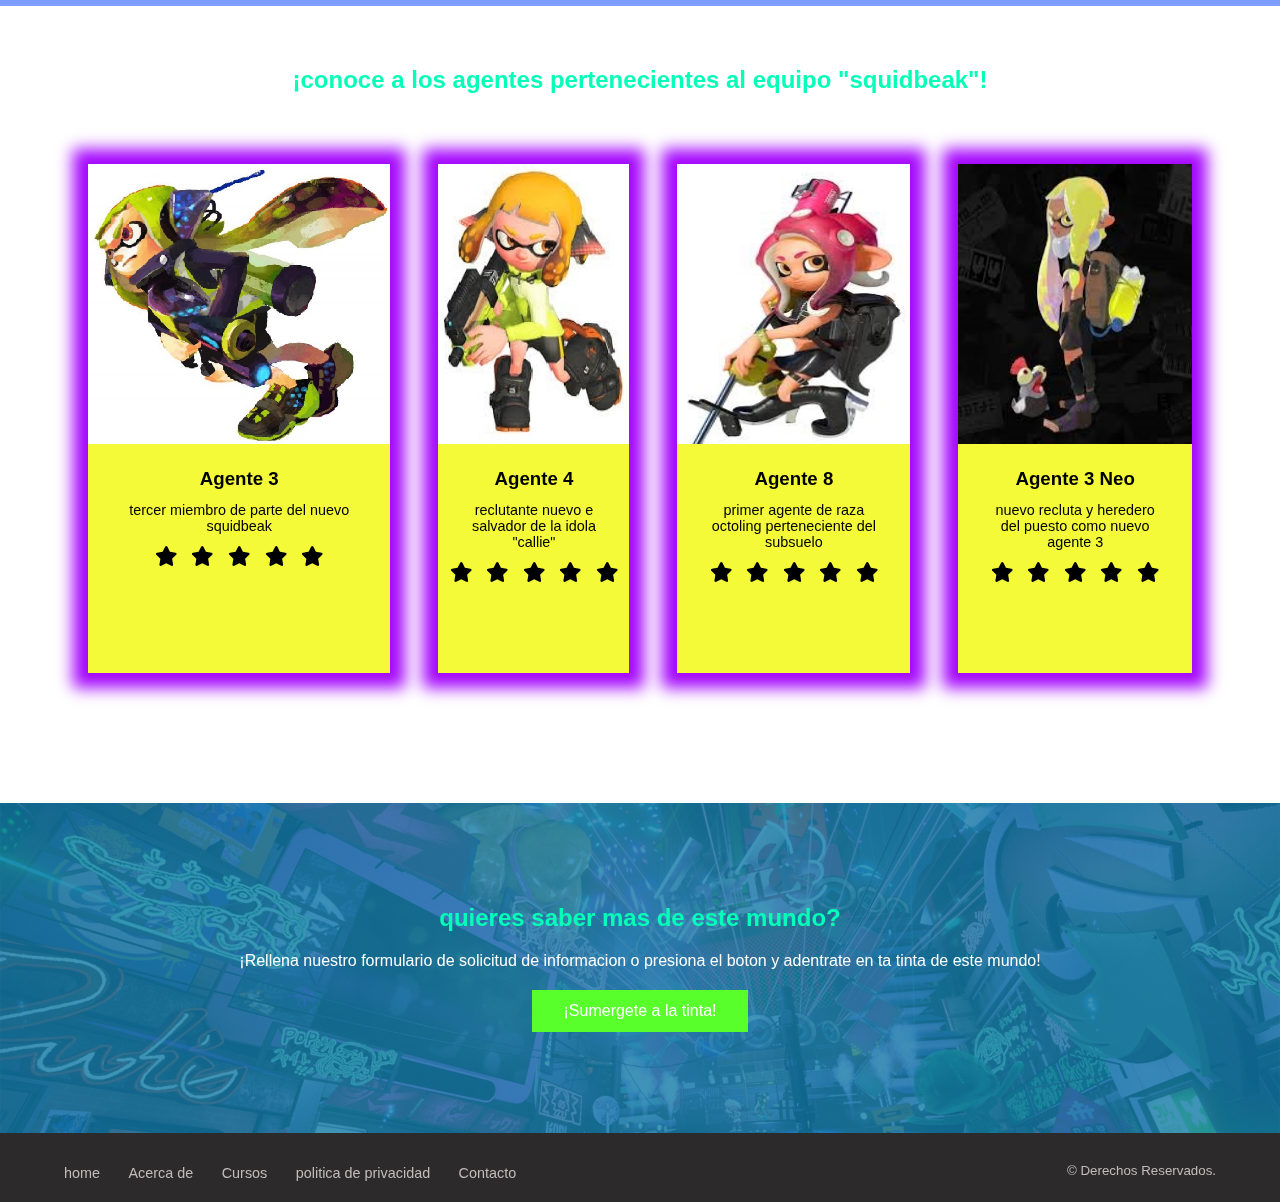
==== commit 2e267709: "Update index.html" ====
--- a/index.html
+++ b/index.html
@@ -92,9 +92,9 @@
 
 					</div>
 					<video controls>
-						<source src="Splatoon 3 – Temporada cálida de 2024 (Nintendo Switch).mp4" type="video/mp4">
-						<source src="Splatoon 3 – Temporada cálida de 2024 (Nintendo Switch).ogg" type="video/ogg">
-						<source src="Splatoon 3 – Temporada cálida de 2024 (Nintendo Switch).webm" type="video/webm">
+						<source src="vidio.mp4" type="video/mp4">
+						<source src="vidio.ogg" type="video/ogg">
+						<source src="vidio.webm" type="video/webm">
 						<p>su navegador no sopota este formato de video</p>
 					</video>
 				</div>
